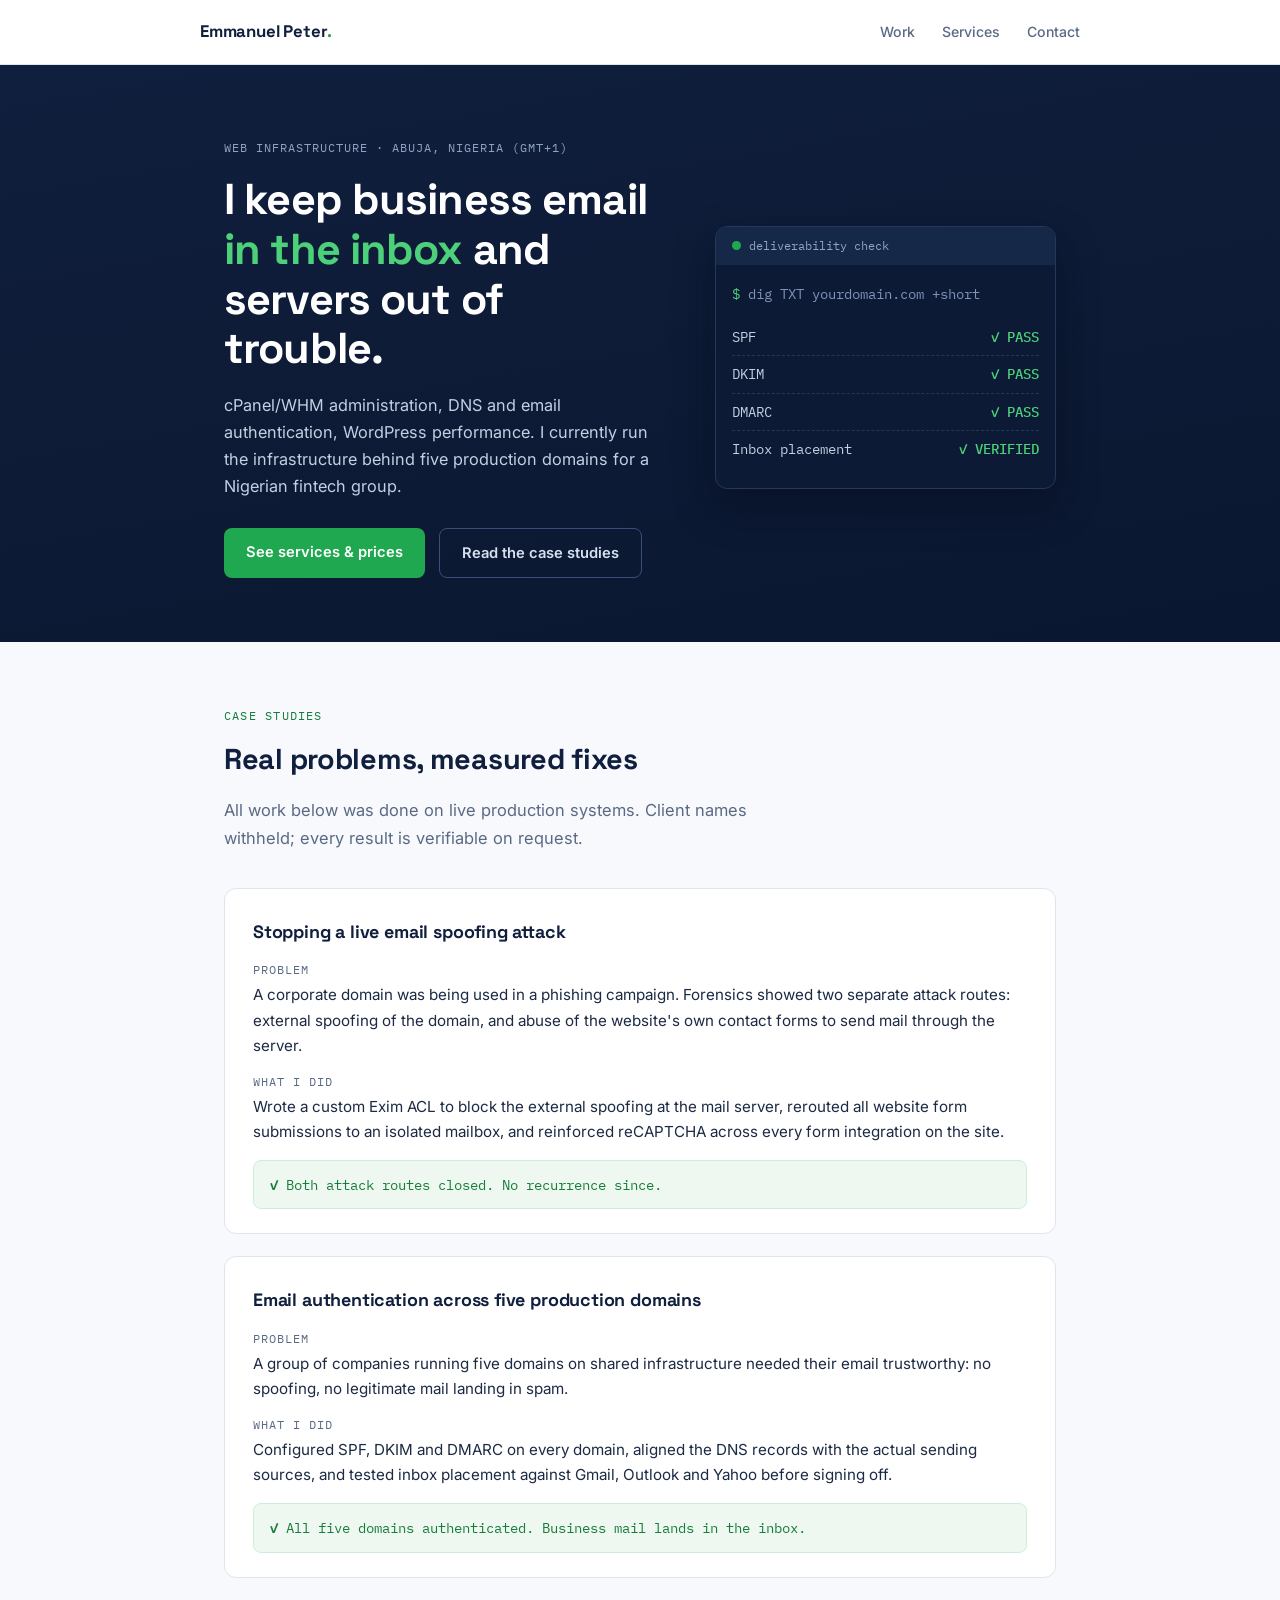
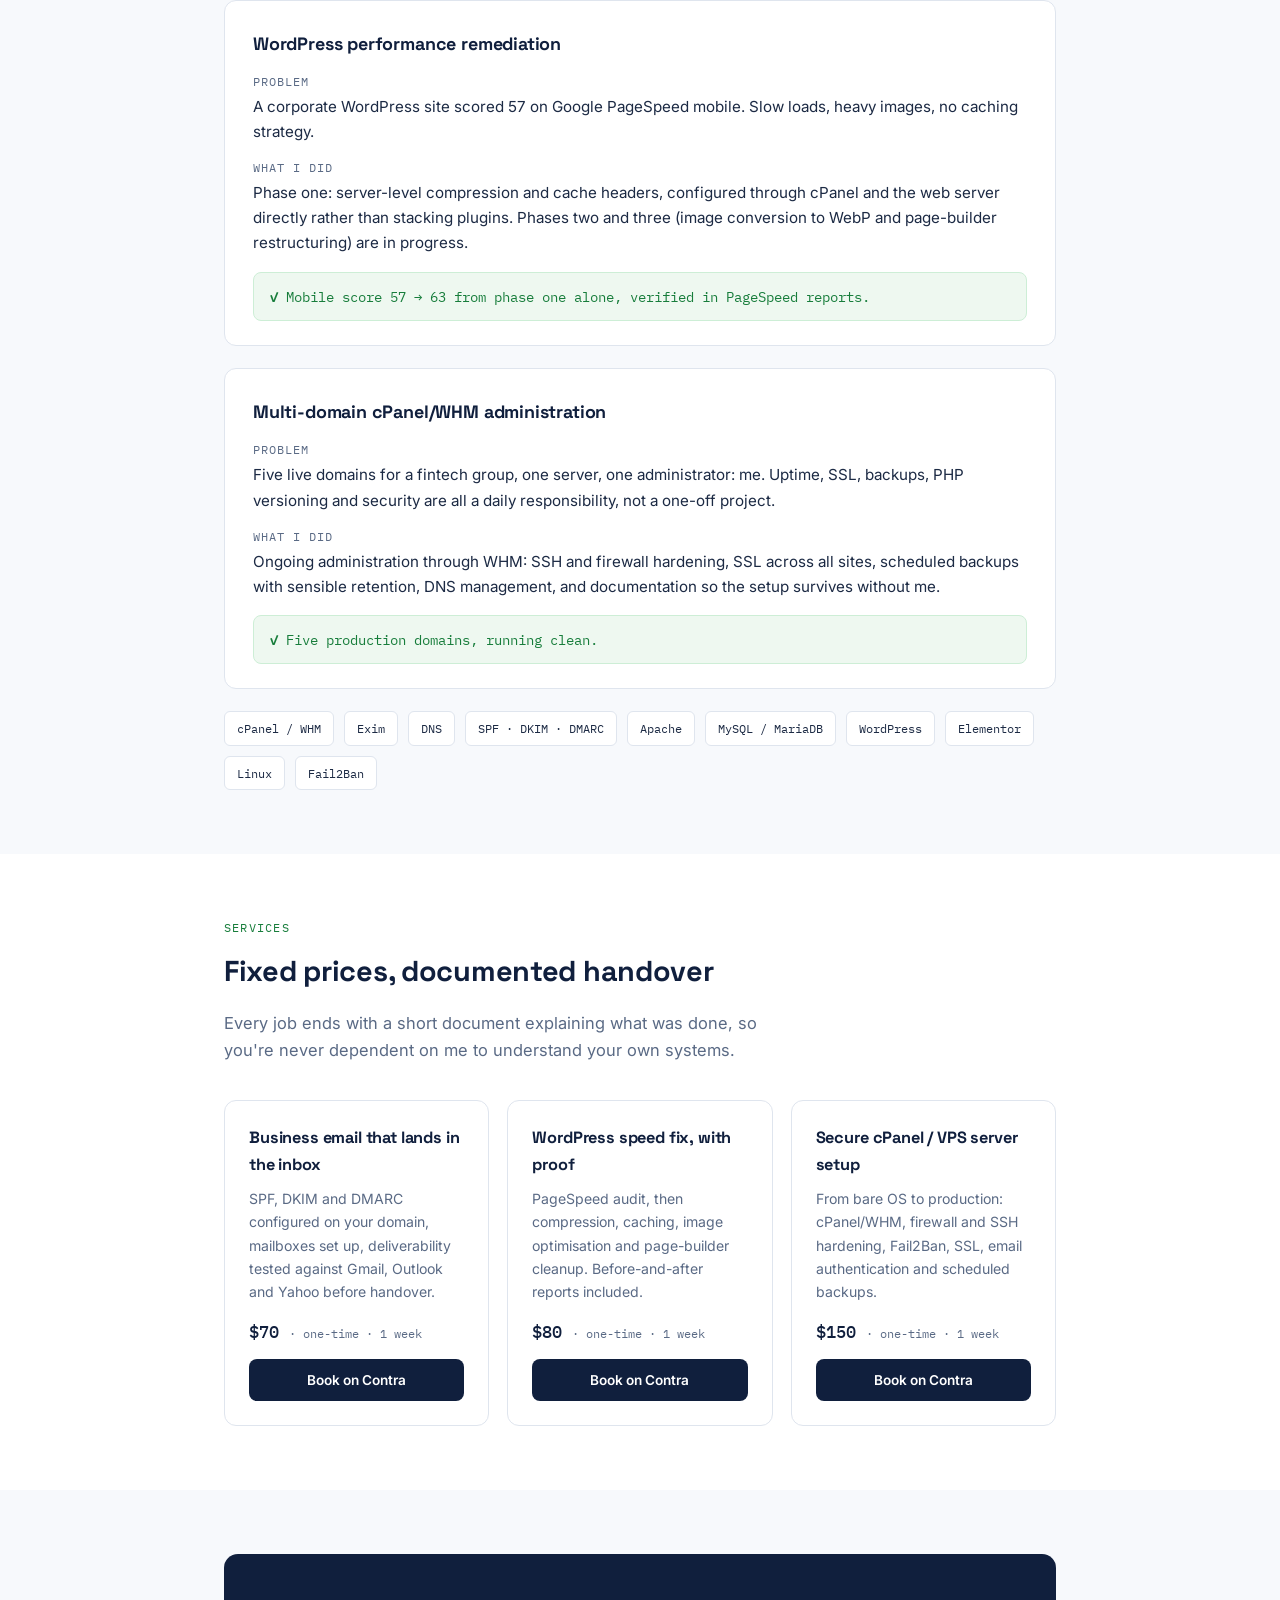
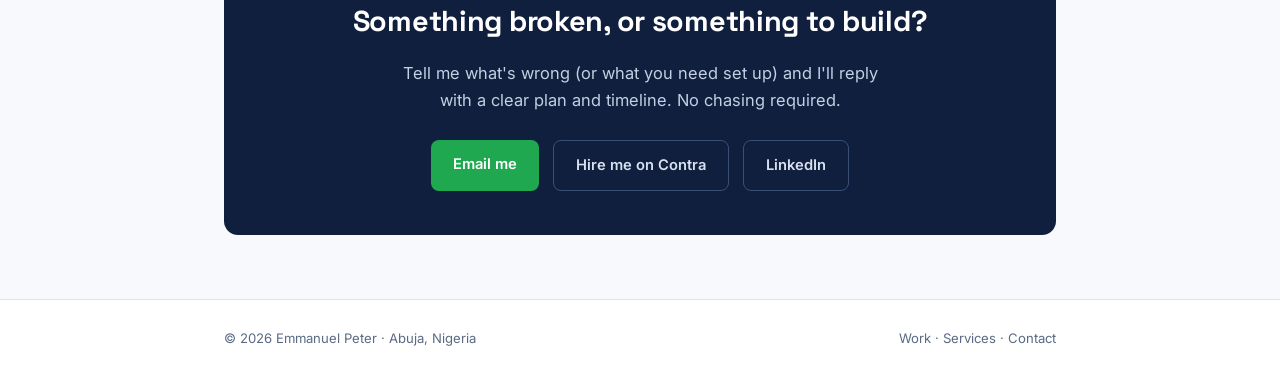
==== index.html @ 24313177 "Add files via upload" ====
<!DOCTYPE html>
<html lang="en">
<head>
<meta charset="UTF-8">
<meta name="viewport" content="width=device-width, initial-scale=1.0">
<title>Emmanuel Peter — Web Infrastructure &amp; Email Deliverability</title>
<meta name="description" content="Web infrastructure and email deliverability specialist. cPanel/WHM server administration, DNS, SPF/DKIM/DMARC, WordPress performance. Abuja, Nigeria.">
<link rel="preconnect" href="https://fonts.googleapis.com">
<link rel="preconnect" href="https://fonts.gstatic.com" crossorigin>
<link href="https://fonts.googleapis.com/css2?family=Space+Grotesk:wght@500;700&family=IBM+Plex+Mono:wght@400;500&family=Inter:wght@400;500;600&display=swap" rel="stylesheet">
<style>
  :root{
    --navy:#101f3d;
    --navy-deep:#0a1730;
    --ink:#1c2a44;
    --muted:#5a6a85;
    --line:#dfe5ee;
    --paper:#f7f9fc;
    --white:#ffffff;
    --green:#1fa84f;
    --green-dark:#177d3b;
    --amber:#e3a008;
  }
  *{margin:0;padding:0;box-sizing:border-box;}
  html{scroll-behavior:smooth;}
  @media (prefers-reduced-motion: reduce){
    html{scroll-behavior:auto;}
    *,*::before,*::after{animation:none!important;transition:none!important;}
  }
  body{
    font-family:'Inter',system-ui,-apple-system,sans-serif;
    color:var(--ink);
    background:var(--white);
    line-height:1.65;
    font-size:16.5px;
  }
  .wrap{max-width:880px;margin:0 auto;padding:0 24px;}
  a{color:var(--green-dark);text-decoration:none;}
  a:hover{text-decoration:underline;}
  a:focus-visible, button:focus-visible{outline:3px solid var(--green);outline-offset:2px;border-radius:2px;}

  /* ---------- header ---------- */
  header{
    border-bottom:1px solid var(--line);
    background:var(--white);
  }
  .head-inner{
    display:flex;justify-content:space-between;align-items:center;
    padding:18px 0;
  }
  .brand{
    font-family:'Space Grotesk',sans-serif;
    font-weight:700;font-size:1.05rem;color:var(--navy);
    letter-spacing:-0.01em;
  }
  .brand .dot{color:var(--green);}
  nav a{
    font-size:0.88rem;color:var(--muted);margin-left:22px;font-weight:500;
  }
  nav a:hover{color:var(--navy);text-decoration:none;}

  /* ---------- hero ---------- */
  .hero{
    background:linear-gradient(170deg,var(--navy) 0%,var(--navy-deep) 100%);
    color:var(--white);
    padding:72px 0 64px;
  }
  .hero-grid{
    display:grid;grid-template-columns:1.3fr 1fr;gap:48px;align-items:center;
  }
  .kicker{
    font-family:'IBM Plex Mono',monospace;
    font-size:0.78rem;letter-spacing:0.08em;text-transform:uppercase;
    color:#8fa3c4;margin-bottom:18px;
  }
  h1{
    font-family:'Space Grotesk',sans-serif;
    font-size:clamp(1.9rem,4.5vw,2.7rem);
    line-height:1.15;font-weight:700;letter-spacing:-0.02em;
    margin-bottom:18px;
  }
  h1 em{font-style:normal;color:#4cd07a;}
  .hero p{
    color:#c3cfe2;font-size:1.02rem;max-width:46ch;margin-bottom:28px;
  }
  .btn-row{display:flex;gap:14px;flex-wrap:wrap;}
  .btn{
    display:inline-block;padding:12px 22px;border-radius:8px;
    font-weight:600;font-size:0.92rem;
  }
  .btn-green{background:var(--green);color:var(--white);}
  .btn-green:hover{background:var(--green-dark);text-decoration:none;}
  .btn-ghost{border:1px solid #3a4f78;color:#d6e0f0;}
  .btn-ghost:hover{border-color:#6a83b3;text-decoration:none;color:var(--white);}

  /* signature: the auth check card */
  .check-card{
    background:#0c1a35;
    border:1px solid #26375c;
    border-radius:12px;
    font-family:'IBM Plex Mono',monospace;
    font-size:0.85rem;
    overflow:hidden;
    box-shadow:0 18px 40px rgba(4,10,25,.45);
  }
  .check-card .bar{
    background:#152848;padding:9px 16px;color:#8fa3c4;font-size:0.74rem;
    display:flex;align-items:center;gap:8px;
  }
  .check-card .bar::before{
    content:"";width:9px;height:9px;border-radius:50%;
    background:var(--green);display:inline-block;
  }
  .check-card .body{padding:18px 16px 20px;}
  .check-card .cmd{color:#7e93b8;margin-bottom:14px;word-break:break-all;}
  .check-card .cmd::before{content:"$ ";color:#4cd07a;}
  .check-row{
    display:flex;justify-content:space-between;align-items:center;
    padding:7px 0;border-bottom:1px dashed #24365c;color:#c3cfe2;
  }
  .check-row:last-child{border-bottom:none;}
  .pass{
    color:#4cd07a;font-weight:500;
  }
  .pass::before{content:"✓ ";}

  /* ---------- sections ---------- */
  section{padding:64px 0;}
  section.alt{background:var(--paper);}
  .sec-label{
    font-family:'IBM Plex Mono',monospace;
    font-size:0.76rem;letter-spacing:0.1em;text-transform:uppercase;
    color:var(--green-dark);margin-bottom:10px;
  }
  h2{
    font-family:'Space Grotesk',sans-serif;
    font-size:clamp(1.4rem,3vw,1.8rem);
    color:var(--navy);letter-spacing:-0.01em;margin-bottom:14px;
  }
  .sec-intro{color:var(--muted);max-width:58ch;margin-bottom:36px;}

  /* case studies */
  .case{
    border:1px solid var(--line);border-radius:12px;background:var(--white);
    padding:28px 28px 24px;margin-bottom:22px;
  }
  .case h3{
    font-family:'Space Grotesk',sans-serif;
    font-size:1.12rem;color:var(--navy);margin-bottom:14px;letter-spacing:-0.01em;
  }
  .par-label{
    font-family:'IBM Plex Mono',monospace;
    font-size:0.72rem;letter-spacing:0.09em;text-transform:uppercase;
    color:var(--muted);display:block;margin:14px 0 3px;
  }
  .case p{font-size:0.95rem;color:var(--ink);}
  .result{
    margin-top:16px;padding:12px 16px;border-radius:8px;
    background:#eef8f0;border:1px solid #cdeed6;
    font-family:'IBM Plex Mono',monospace;font-size:0.85rem;color:var(--green-dark);
  }
  .result::before{content:"✓ ";font-weight:600;}

  /* services */
  .svc-grid{display:grid;grid-template-columns:repeat(3,1fr);gap:18px;}
  .svc{
    border:1px solid var(--line);border-radius:12px;background:var(--white);
    padding:24px;display:flex;flex-direction:column;
  }
  .svc h3{
    font-family:'Space Grotesk',sans-serif;font-size:1.02rem;
    color:var(--navy);margin-bottom:8px;letter-spacing:-0.01em;
  }
  .svc p{font-size:0.88rem;color:var(--muted);flex-grow:1;}
  .svc .price{
    font-family:'IBM Plex Mono',monospace;
    color:var(--navy);font-size:1.05rem;font-weight:500;margin:16px 0 12px;
  }
  .svc .price span{font-size:0.75rem;color:var(--muted);font-weight:400;}
  .svc a.btn{
    text-align:center;background:var(--navy);color:var(--white);
    font-size:0.85rem;padding:10px 14px;
  }
  .svc a.btn:hover{background:var(--navy-deep);text-decoration:none;}

  /* stack strip */
  .stack{
    display:flex;flex-wrap:wrap;gap:10px;margin-top:8px;
  }
  .stack span{
    font-family:'IBM Plex Mono',monospace;font-size:0.78rem;
    border:1px solid var(--line);border-radius:6px;padding:6px 12px;
    color:var(--ink);background:var(--white);
  }

  /* contact */
  .contact-box{
    background:var(--navy);border-radius:14px;color:var(--white);
    padding:44px 40px;text-align:center;
  }
  .contact-box h2{color:var(--white);}
  .contact-box p{color:#c3cfe2;max-width:48ch;margin:0 auto 26px;}
  .contact-links{
    display:flex;gap:14px;justify-content:center;flex-wrap:wrap;
  }

  footer{
    padding:28px 0 36px;color:var(--muted);font-size:0.82rem;
    border-top:1px solid var(--line);
  }
  .foot-inner{display:flex;justify-content:space-between;flex-wrap:wrap;gap:8px;}
  footer a{color:var(--muted);}

  @media (max-width:760px){
    .hero-grid{grid-template-columns:1fr;gap:36px;}
    .svc-grid{grid-template-columns:1fr;}
    section{padding:48px 0;}
    .contact-box{padding:36px 22px;}
  }
</style>
</head>
<body>

<header>
  <div class="wrap head-inner">
    <div class="brand">Emmanuel Peter<span class="dot">.</span></div>
    <nav>
      <a href="#work">Work</a>
      <a href="#services">Services</a>
      <a href="#contact">Contact</a>
    </nav>
  </div>
</header>

<section class="hero">
  <div class="wrap hero-grid">
    <div>
      <div class="kicker">Web infrastructure · Abuja, Nigeria (GMT+1)</div>
      <h1>I keep business email <em>in the inbox</em> and servers out of trouble.</h1>
      <p>cPanel/WHM administration, DNS and email authentication, WordPress performance. I currently run the infrastructure behind five production domains for a Nigerian fintech group.</p>
      <div class="btn-row">
        <a class="btn btn-green" href="#services">See services &amp; prices</a>
        <a class="btn btn-ghost" href="#work">Read the case studies</a>
      </div>
    </div>
    <div class="check-card" aria-label="Example email authentication check, all passing">
      <div class="bar">deliverability check</div>
      <div class="body">
        <div class="cmd">dig TXT yourdomain.com +short</div>
        <div class="check-row"><span>SPF</span><span class="pass">PASS</span></div>
        <div class="check-row"><span>DKIM</span><span class="pass">PASS</span></div>
        <div class="check-row"><span>DMARC</span><span class="pass">PASS</span></div>
        <div class="check-row"><span>Inbox placement</span><span class="pass">VERIFIED</span></div>
      </div>
    </div>
  </div>
</section>

<section id="work" class="alt">
  <div class="wrap">
    <div class="sec-label">Case studies</div>
    <h2>Real problems, measured fixes</h2>
    <p class="sec-intro">All work below was done on live production systems. Client names withheld; every result is verifiable on request.</p>

    <div class="case">
      <h3>Stopping a live email spoofing attack</h3>
      <span class="par-label">Problem</span>
      <p>A corporate domain was being used in a phishing campaign. Forensics showed two separate attack routes: external spoofing of the domain, and abuse of the website's own contact forms to send mail through the server.</p>
      <span class="par-label">What I did</span>
      <p>Wrote a custom Exim ACL to block the external spoofing at the mail server, rerouted all website form submissions to an isolated mailbox, and reinforced reCAPTCHA across every form integration on the site.</p>
      <div class="result">Both attack routes closed. No recurrence since.</div>
    </div>

    <div class="case">
      <h3>Email authentication across five production domains</h3>
      <span class="par-label">Problem</span>
      <p>A group of companies running five domains on shared infrastructure needed their email trustworthy: no spoofing, no legitimate mail landing in spam.</p>
      <span class="par-label">What I did</span>
      <p>Configured SPF, DKIM and DMARC on every domain, aligned the DNS records with the actual sending sources, and tested inbox placement against Gmail, Outlook and Yahoo before signing off.</p>
      <div class="result">All five domains authenticated. Business mail lands in the inbox.</div>
    </div>

    <div class="case">
      <h3>WordPress performance remediation</h3>
      <span class="par-label">Problem</span>
      <p>A corporate WordPress site scored 57 on Google PageSpeed mobile. Slow loads, heavy images, no caching strategy.</p>
      <span class="par-label">What I did</span>
      <p>Phase one: server-level compression and cache headers, configured through cPanel and the web server directly rather than stacking plugins. Phases two and three (image conversion to WebP and page-builder restructuring) are in progress.</p>
      <div class="result">Mobile score 57 → 63 from phase one alone, verified in PageSpeed reports.</div>
    </div>

    <div class="case">
      <h3>Multi-domain cPanel/WHM administration</h3>
      <span class="par-label">Problem</span>
      <p>Five live domains for a fintech group, one server, one administrator: me. Uptime, SSL, backups, PHP versioning and security are all a daily responsibility, not a one-off project.</p>
      <span class="par-label">What I did</span>
      <p>Ongoing administration through WHM: SSH and firewall hardening, SSL across all sites, scheduled backups with sensible retention, DNS management, and documentation so the setup survives without me.</p>
      <div class="result">Five production domains, running clean.</div>
    </div>

    <div class="stack" aria-label="Tools and technologies">
      <span>cPanel / WHM</span><span>Exim</span><span>DNS</span><span>SPF · DKIM · DMARC</span><span>Apache</span><span>MySQL / MariaDB</span><span>WordPress</span><span>Elementor</span><span>Linux</span><span>Fail2Ban</span>
    </div>
  </div>
</section>

<section id="services">
  <div class="wrap">
    <div class="sec-label">Services</div>
    <h2>Fixed prices, documented handover</h2>
    <p class="sec-intro">Every job ends with a short document explaining what was done, so you're never dependent on me to understand your own systems.</p>

    <div class="svc-grid">
      <div class="svc">
        <h3>Business email that lands in the inbox</h3>
        <p>SPF, DKIM and DMARC configured on your domain, mailboxes set up, deliverability tested against Gmail, Outlook and Yahoo before handover.</p>
        <div class="price">$70 <span>· one-time · 1 week</span></div>
        <a class="btn" href="https://contra.com/emmanuel_peter_vt2arbz8">Book on Contra</a>
      </div>
      <div class="svc">
        <h3>WordPress speed fix, with proof</h3>
        <p>PageSpeed audit, then compression, caching, image optimisation and page-builder cleanup. Before-and-after reports included.</p>
        <div class="price">$80 <span>· one-time · 1 week</span></div>
        <a class="btn" href="https://contra.com/emmanuel_peter_vt2arbz8">Book on Contra</a>
      </div>
      <div class="svc">
        <h3>Secure cPanel / VPS server setup</h3>
        <p>From bare OS to production: cPanel/WHM, firewall and SSH hardening, Fail2Ban, SSL, email authentication and scheduled backups.</p>
        <div class="price">$150 <span>· one-time · 1 week</span></div>
        <a class="btn" href="https://contra.com/emmanuel_peter_vt2arbz8">Book on Contra</a>
      </div>
    </div>
  </div>
</section>

<section class="alt" id="contact">
  <div class="wrap">
    <div class="contact-box">
      <h2>Something broken, or something to build?</h2>
      <p>Tell me what's wrong (or what you need set up) and I'll reply with a clear plan and timeline. No chasing required.</p>
      <div class="contact-links">
        <a class="btn btn-green" href="mailto:manuelpeter1998@gmail.com">Email me</a>
        <a class="btn btn-ghost" href="https://contra.com/emmanuel_peter_vt2arbz8">Hire me on Contra</a>
        <a class="btn btn-ghost" href="https://www.linkedin.com/in/emmanuel-peter-8b58a4237">LinkedIn</a>
      </div>
    </div>
  </div>
</section>

<footer>
  <div class="wrap foot-inner">
    <div>© <span id="yr">2026</span> Emmanuel Peter · Abuja, Nigeria</div>
    <div><a href="#work">Work</a> · <a href="#services">Services</a> · <a href="#contact">Contact</a></div>
  </div>
</footer>

<script>document.getElementById('yr').textContent = new Date().getFullYear();</script>

</body>
</html>
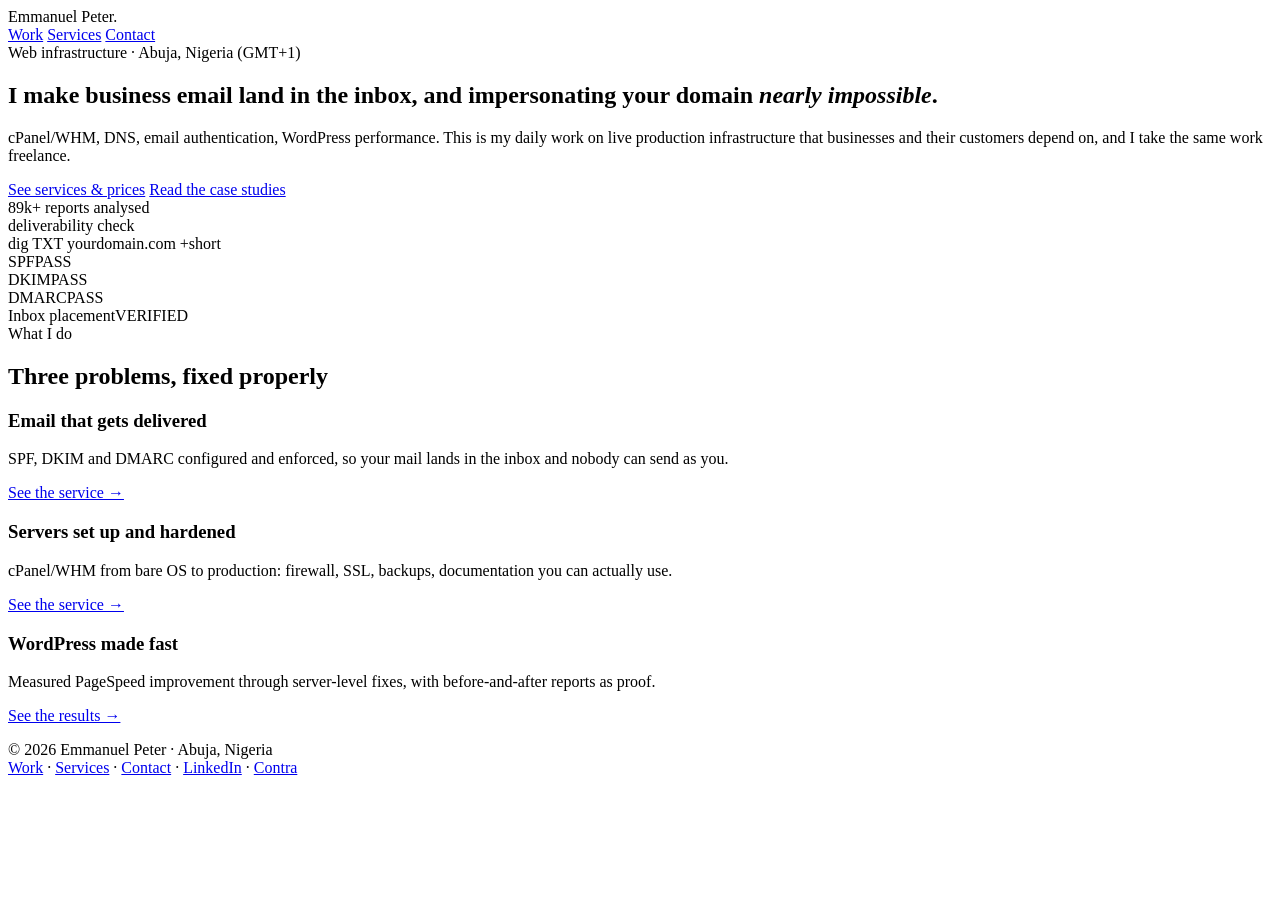
==== commit 87cc1174: "Add files via upload" ====
--- a/index.html
+++ b/index.html
@@ -3,345 +3,74 @@
 <head>
 <meta charset="UTF-8">
 <meta name="viewport" content="width=device-width, initial-scale=1.0">
-<title>Emmanuel Peter — Web Infrastructure &amp; Email Deliverability</title>
-<meta name="description" content="Web infrastructure and email deliverability specialist. cPanel/WHM server administration, DNS, SPF/DKIM/DMARC, WordPress performance. Abuja, Nigeria.">
+<title>Emmanuel Peter — Web Infrastructure & Email Deliverability</title>
+<meta name="description" content="Web infrastructure and email deliverability specialist. cPanel/WHM, DNS, SPF/DKIM/DMARC, WordPress performance. Abuja, Nigeria.">
 <link rel="preconnect" href="https://fonts.googleapis.com">
 <link rel="preconnect" href="https://fonts.gstatic.com" crossorigin>
 <link href="https://fonts.googleapis.com/css2?family=Space+Grotesk:wght@500;700&family=IBM+Plex+Mono:wght@400;500&family=Inter:wght@400;500;600&display=swap" rel="stylesheet">
-<style>
-  :root{
-    --navy:#101f3d;
-    --navy-deep:#0a1730;
-    --ink:#1c2a44;
-    --muted:#5a6a85;
-    --line:#dfe5ee;
-    --paper:#f7f9fc;
-    --white:#ffffff;
-    --green:#1fa84f;
-    --green-dark:#177d3b;
-    --amber:#e3a008;
-  }
-  *{margin:0;padding:0;box-sizing:border-box;}
-  html{scroll-behavior:smooth;}
-  @media (prefers-reduced-motion: reduce){
-    html{scroll-behavior:auto;}
-    *,*::before,*::after{animation:none!important;transition:none!important;}
-  }
-  body{
-    font-family:'Inter',system-ui,-apple-system,sans-serif;
-    color:var(--ink);
-    background:var(--white);
-    line-height:1.65;
-    font-size:16.5px;
-  }
-  .wrap{max-width:880px;margin:0 auto;padding:0 24px;}
-  a{color:var(--green-dark);text-decoration:none;}
-  a:hover{text-decoration:underline;}
-  a:focus-visible, button:focus-visible{outline:3px solid var(--green);outline-offset:2px;border-radius:2px;}
-
-  /* ---------- header ---------- */
-  header{
-    border-bottom:1px solid var(--line);
-    background:var(--white);
-  }
-  .head-inner{
-    display:flex;justify-content:space-between;align-items:center;
-    padding:18px 0;
-  }
-  .brand{
-    font-family:'Space Grotesk',sans-serif;
-    font-weight:700;font-size:1.05rem;color:var(--navy);
-    letter-spacing:-0.01em;
-  }
-  .brand .dot{color:var(--green);}
-  nav a{
-    font-size:0.88rem;color:var(--muted);margin-left:22px;font-weight:500;
-  }
-  nav a:hover{color:var(--navy);text-decoration:none;}
-
-  /* ---------- hero ---------- */
-  .hero{
-    background:linear-gradient(170deg,var(--navy) 0%,var(--navy-deep) 100%);
-    color:var(--white);
-    padding:72px 0 64px;
-  }
-  .hero-grid{
-    display:grid;grid-template-columns:1.3fr 1fr;gap:48px;align-items:center;
-  }
-  .kicker{
-    font-family:'IBM Plex Mono',monospace;
-    font-size:0.78rem;letter-spacing:0.08em;text-transform:uppercase;
-    color:#8fa3c4;margin-bottom:18px;
-  }
-  h1{
-    font-family:'Space Grotesk',sans-serif;
-    font-size:clamp(1.9rem,4.5vw,2.7rem);
-    line-height:1.15;font-weight:700;letter-spacing:-0.02em;
-    margin-bottom:18px;
-  }
-  h1 em{font-style:normal;color:#4cd07a;}
-  .hero p{
-    color:#c3cfe2;font-size:1.02rem;max-width:46ch;margin-bottom:28px;
-  }
-  .btn-row{display:flex;gap:14px;flex-wrap:wrap;}
-  .btn{
-    display:inline-block;padding:12px 22px;border-radius:8px;
-    font-weight:600;font-size:0.92rem;
-  }
-  .btn-green{background:var(--green);color:var(--white);}
-  .btn-green:hover{background:var(--green-dark);text-decoration:none;}
-  .btn-ghost{border:1px solid #3a4f78;color:#d6e0f0;}
-  .btn-ghost:hover{border-color:#6a83b3;text-decoration:none;color:var(--white);}
-
-  /* signature: the auth check card */
-  .check-card{
-    background:#0c1a35;
-    border:1px solid #26375c;
-    border-radius:12px;
-    font-family:'IBM Plex Mono',monospace;
-    font-size:0.85rem;
-    overflow:hidden;
-    box-shadow:0 18px 40px rgba(4,10,25,.45);
-  }
-  .check-card .bar{
-    background:#152848;padding:9px 16px;color:#8fa3c4;font-size:0.74rem;
-    display:flex;align-items:center;gap:8px;
-  }
-  .check-card .bar::before{
-    content:"";width:9px;height:9px;border-radius:50%;
-    background:var(--green);display:inline-block;
-  }
-  .check-card .body{padding:18px 16px 20px;}
-  .check-card .cmd{color:#7e93b8;margin-bottom:14px;word-break:break-all;}
-  .check-card .cmd::before{content:"$ ";color:#4cd07a;}
-  .check-row{
-    display:flex;justify-content:space-between;align-items:center;
-    padding:7px 0;border-bottom:1px dashed #24365c;color:#c3cfe2;
-  }
-  .check-row:last-child{border-bottom:none;}
-  .pass{
-    color:#4cd07a;font-weight:500;
-  }
-  .pass::before{content:"✓ ";}
-
-  /* ---------- sections ---------- */
-  section{padding:64px 0;}
-  section.alt{background:var(--paper);}
-  .sec-label{
-    font-family:'IBM Plex Mono',monospace;
-    font-size:0.76rem;letter-spacing:0.1em;text-transform:uppercase;
-    color:var(--green-dark);margin-bottom:10px;
-  }
-  h2{
-    font-family:'Space Grotesk',sans-serif;
-    font-size:clamp(1.4rem,3vw,1.8rem);
-    color:var(--navy);letter-spacing:-0.01em;margin-bottom:14px;
-  }
-  .sec-intro{color:var(--muted);max-width:58ch;margin-bottom:36px;}
-
-  /* case studies */
-  .case{
-    border:1px solid var(--line);border-radius:12px;background:var(--white);
-    padding:28px 28px 24px;margin-bottom:22px;
-  }
-  .case h3{
-    font-family:'Space Grotesk',sans-serif;
-    font-size:1.12rem;color:var(--navy);margin-bottom:14px;letter-spacing:-0.01em;
-  }
-  .par-label{
-    font-family:'IBM Plex Mono',monospace;
-    font-size:0.72rem;letter-spacing:0.09em;text-transform:uppercase;
-    color:var(--muted);display:block;margin:14px 0 3px;
-  }
-  .case p{font-size:0.95rem;color:var(--ink);}
-  .result{
-    margin-top:16px;padding:12px 16px;border-radius:8px;
-    background:#eef8f0;border:1px solid #cdeed6;
-    font-family:'IBM Plex Mono',monospace;font-size:0.85rem;color:var(--green-dark);
-  }
-  .result::before{content:"✓ ";font-weight:600;}
-
-  /* services */
-  .svc-grid{display:grid;grid-template-columns:repeat(3,1fr);gap:18px;}
-  .svc{
-    border:1px solid var(--line);border-radius:12px;background:var(--white);
-    padding:24px;display:flex;flex-direction:column;
-  }
-  .svc h3{
-    font-family:'Space Grotesk',sans-serif;font-size:1.02rem;
-    color:var(--navy);margin-bottom:8px;letter-spacing:-0.01em;
-  }
-  .svc p{font-size:0.88rem;color:var(--muted);flex-grow:1;}
-  .svc .price{
-    font-family:'IBM Plex Mono',monospace;
-    color:var(--navy);font-size:1.05rem;font-weight:500;margin:16px 0 12px;
-  }
-  .svc .price span{font-size:0.75rem;color:var(--muted);font-weight:400;}
-  .svc a.btn{
-    text-align:center;background:var(--navy);color:var(--white);
-    font-size:0.85rem;padding:10px 14px;
-  }
-  .svc a.btn:hover{background:var(--navy-deep);text-decoration:none;}
-
-  /* stack strip */
-  .stack{
-    display:flex;flex-wrap:wrap;gap:10px;margin-top:8px;
-  }
-  .stack span{
-    font-family:'IBM Plex Mono',monospace;font-size:0.78rem;
-    border:1px solid var(--line);border-radius:6px;padding:6px 12px;
-    color:var(--ink);background:var(--white);
-  }
-
-  /* contact */
-  .contact-box{
-    background:var(--navy);border-radius:14px;color:var(--white);
-    padding:44px 40px;text-align:center;
-  }
-  .contact-box h2{color:var(--white);}
-  .contact-box p{color:#c3cfe2;max-width:48ch;margin:0 auto 26px;}
-  .contact-links{
-    display:flex;gap:14px;justify-content:center;flex-wrap:wrap;
-  }
-
-  footer{
-    padding:28px 0 36px;color:var(--muted);font-size:0.82rem;
-    border-top:1px solid var(--line);
-  }
-  .foot-inner{display:flex;justify-content:space-between;flex-wrap:wrap;gap:8px;}
-  footer a{color:var(--muted);}
-
-  @media (max-width:760px){
-    .hero-grid{grid-template-columns:1fr;gap:36px;}
-    .svc-grid{grid-template-columns:1fr;}
-    section{padding:48px 0;}
-    .contact-box{padding:36px 22px;}
-  }
-</style>
+<link rel="stylesheet" href="css/style.css">
 </head>
 <body>
 
-<header>
+<header class="">
   <div class="wrap head-inner">
-    <div class="brand">Emmanuel Peter<span class="dot">.</span></div>
+    <div class="brand"><a href="index.html" style="color:inherit;text-decoration:none;">Emmanuel Peter<span class="dot">.</span></a></div>
     <nav>
-      <a href="#work">Work</a>
-      <a href="#services">Services</a>
-      <a href="#contact">Contact</a>
+      <a href="work.html" class="">Work</a>
+      <a href="services.html" class="">Services</a>
+      <a href="contact.html" class="">Contact</a>
     </nav>
   </div>
 </header>
-
 <section class="hero">
+  <div class="hero-glow" aria-hidden="true"></div>
   <div class="wrap hero-grid">
     <div>
       <div class="kicker">Web infrastructure · Abuja, Nigeria (GMT+1)</div>
-      <h1>I keep business email <em>in the inbox</em> and servers out of trouble.</h1>
-      <p>cPanel/WHM administration, DNS and email authentication, WordPress performance. I currently run the infrastructure behind five production domains for a Nigerian fintech group.</p>
+      <h1>I make business email land in the inbox, and impersonating your domain <em>nearly impossible</em>.</h1>
+      <p>cPanel/WHM, DNS, email authentication, WordPress performance. This is my daily work on live production infrastructure that businesses and their customers depend on, and I take the same work freelance.</p>
       <div class="btn-row">
-        <a class="btn btn-green" href="#services">See services &amp; prices</a>
-        <a class="btn btn-ghost" href="#work">Read the case studies</a>
+        <a class="btn btn-green" href="services.html">See services &amp; prices</a>
+        <a class="btn btn-ghost" href="work.html">Read the case studies</a>
       </div>
     </div>
-    <div class="check-card" aria-label="Example email authentication check, all passing">
-      <div class="bar">deliverability check</div>
-      <div class="body">
-        <div class="cmd">dig TXT yourdomain.com +short</div>
-        <div class="check-row"><span>SPF</span><span class="pass">PASS</span></div>
-        <div class="check-row"><span>DKIM</span><span class="pass">PASS</span></div>
-        <div class="check-row"><span>DMARC</span><span class="pass">PASS</span></div>
-        <div class="check-row"><span>Inbox placement</span><span class="pass">VERIFIED</span></div>
+    <div class="hero-visual">
+      <div class="chip chip-metric">
+        <span class="big">89k+</span>
+        <span class="small">reports analysed</span>
+      </div>
+      <div class="check-card" aria-label="Example email authentication check, all passing">
+        <div class="bar">deliverability check</div>
+        <div class="body">
+          <div class="cmd">dig TXT yourdomain.com +short</div>
+          <div class="check-row"><span>SPF</span><span class="pass">PASS</span></div>
+          <div class="check-row"><span>DKIM</span><span class="pass">PASS</span></div>
+          <div class="check-row"><span>DMARC</span><span class="pass">PASS</span></div>
+          <div class="check-row"><span>Inbox placement</span><span class="pass">VERIFIED</span></div>
+        </div>
       </div>
     </div>
   </div>
 </section>
-
-<section id="work" class="alt">
+<section>
   <div class="wrap">
-    <div class="sec-label">Case studies</div>
-    <h2>Real problems, measured fixes</h2>
-    <p class="sec-intro">All work below was done on live production systems. Client names withheld; every result is verifiable on request.</p>
-
-    <div class="case">
-      <h3>Stopping a live email spoofing attack</h3>
-      <span class="par-label">Problem</span>
-      <p>A corporate domain was being used in a phishing campaign. Forensics showed two separate attack routes: external spoofing of the domain, and abuse of the website's own contact forms to send mail through the server.</p>
-      <span class="par-label">What I did</span>
-      <p>Wrote a custom Exim ACL to block the external spoofing at the mail server, rerouted all website form submissions to an isolated mailbox, and reinforced reCAPTCHA across every form integration on the site.</p>
-      <div class="result">Both attack routes closed. No recurrence since.</div>
-    </div>
-
-    <div class="case">
-      <h3>Email authentication across five production domains</h3>
-      <span class="par-label">Problem</span>
-      <p>A group of companies running five domains on shared infrastructure needed their email trustworthy: no spoofing, no legitimate mail landing in spam.</p>
-      <span class="par-label">What I did</span>
-      <p>Configured SPF, DKIM and DMARC on every domain, aligned the DNS records with the actual sending sources, and tested inbox placement against Gmail, Outlook and Yahoo before signing off.</p>
-      <div class="result">All five domains authenticated. Business mail lands in the inbox.</div>
-    </div>
-
-    <div class="case">
-      <h3>WordPress performance remediation</h3>
-      <span class="par-label">Problem</span>
-      <p>A corporate WordPress site scored 57 on Google PageSpeed mobile. Slow loads, heavy images, no caching strategy.</p>
-      <span class="par-label">What I did</span>
-      <p>Phase one: server-level compression and cache headers, configured through cPanel and the web server directly rather than stacking plugins. Phases two and three (image conversion to WebP and page-builder restructuring) are in progress.</p>
-      <div class="result">Mobile score 57 → 63 from phase one alone, verified in PageSpeed reports.</div>
-    </div>
-
-    <div class="case">
-      <h3>Multi-domain cPanel/WHM administration</h3>
-      <span class="par-label">Problem</span>
-      <p>Five live domains for a fintech group, one server, one administrator: me. Uptime, SSL, backups, PHP versioning and security are all a daily responsibility, not a one-off project.</p>
-      <span class="par-label">What I did</span>
-      <p>Ongoing administration through WHM: SSH and firewall hardening, SSL across all sites, scheduled backups with sensible retention, DNS management, and documentation so the setup survives without me.</p>
-      <div class="result">Five production domains, running clean.</div>
-    </div>
-
-    <div class="stack" aria-label="Tools and technologies">
-      <span>cPanel / WHM</span><span>Exim</span><span>DNS</span><span>SPF · DKIM · DMARC</span><span>Apache</span><span>MySQL / MariaDB</span><span>WordPress</span><span>Elementor</span><span>Linux</span><span>Fail2Ban</span>
-    </div>
-  </div>
-</section>
-
-<section id="services">
-  <div class="wrap">
-    <div class="sec-label">Services</div>
-    <h2>Fixed prices, documented handover</h2>
-    <p class="sec-intro">Every job ends with a short document explaining what was done, so you're never dependent on me to understand your own systems.</p>
-
-    <div class="svc-grid">
-      <div class="svc">
-        <h3>Business email that lands in the inbox</h3>
-        <p>SPF, DKIM and DMARC configured on your domain, mailboxes set up, deliverability tested against Gmail, Outlook and Yahoo before handover.</p>
-        <div class="price">$70 <span>· one-time · 1 week</span></div>
-        <a class="btn" href="https://contra.com/emmanuel_peter_vt2arbz8">Book on Contra</a>
+    <div class="sec-label">What I do</div>
+    <h2>Three problems, fixed properly</h2>
+    <div class="high-grid">
+      <div class="high">
+        <h3>Email that gets delivered</h3>
+        <p>SPF, DKIM and DMARC configured and enforced, so your mail lands in the inbox and nobody can send as you.</p>
+        <p><a href="services.html">See the service →</a></p>
       </div>
-      <div class="svc">
-        <h3>WordPress speed fix, with proof</h3>
-        <p>PageSpeed audit, then compression, caching, image optimisation and page-builder cleanup. Before-and-after reports included.</p>
-        <div class="price">$80 <span>· one-time · 1 week</span></div>
-        <a class="btn" href="https://contra.com/emmanuel_peter_vt2arbz8">Book on Contra</a>
+      <div class="high">
+        <h3>Servers set up and hardened</h3>
+        <p>cPanel/WHM from bare OS to production: firewall, SSL, backups, documentation you can actually use.</p>
+        <p><a href="services.html">See the service →</a></p>
       </div>
-      <div class="svc">
-        <h3>Secure cPanel / VPS server setup</h3>
-        <p>From bare OS to production: cPanel/WHM, firewall and SSH hardening, Fail2Ban, SSL, email authentication and scheduled backups.</p>
-        <div class="price">$150 <span>· one-time · 1 week</span></div>
-        <a class="btn" href="https://contra.com/emmanuel_peter_vt2arbz8">Book on Contra</a>
-      </div>
-    </div>
-  </div>
-</section>
-
-<section class="alt" id="contact">
-  <div class="wrap">
-    <div class="contact-box">
-      <h2>Something broken, or something to build?</h2>
-      <p>Tell me what's wrong (or what you need set up) and I'll reply with a clear plan and timeline. No chasing required.</p>
-      <div class="contact-links">
-        <a class="btn btn-green" href="mailto:manuelpeter1998@gmail.com">Email me</a>
-        <a class="btn btn-ghost" href="https://contra.com/emmanuel_peter_vt2arbz8">Hire me on Contra</a>
-        <a class="btn btn-ghost" href="https://www.linkedin.com/in/emmanuel-peter-8b58a4237">LinkedIn</a>
+      <div class="high">
+        <h3>WordPress made fast</h3>
+        <p>Measured PageSpeed improvement through server-level fixes, with before-and-after reports as proof.</p>
+        <p><a href="work.html">See the results →</a></p>
       </div>
     </div>
   </div>
@@ -350,11 +79,11 @@
 <footer>
   <div class="wrap foot-inner">
     <div>© <span id="yr">2026</span> Emmanuel Peter · Abuja, Nigeria</div>
-    <div><a href="#work">Work</a> · <a href="#services">Services</a> · <a href="#contact">Contact</a></div>
+    <div><a href="work.html">Work</a> · <a href="services.html">Services</a> · <a href="contact.html">Contact</a> · <a href="https://www.linkedin.com/in/emmanuel-peter-8b58a4237" target="_blank" rel="noopener">LinkedIn</a> · <a href="https://contra.com/emmanuel_peter_vt2arbz8" target="_blank" rel="noopener">Contra</a></div>
   </div>
 </footer>
 
-<script>document.getElementById('yr').textContent = new Date().getFullYear();</script>
+<script src="js/main.js"></script>
 
 </body>
-</html>
+</html>
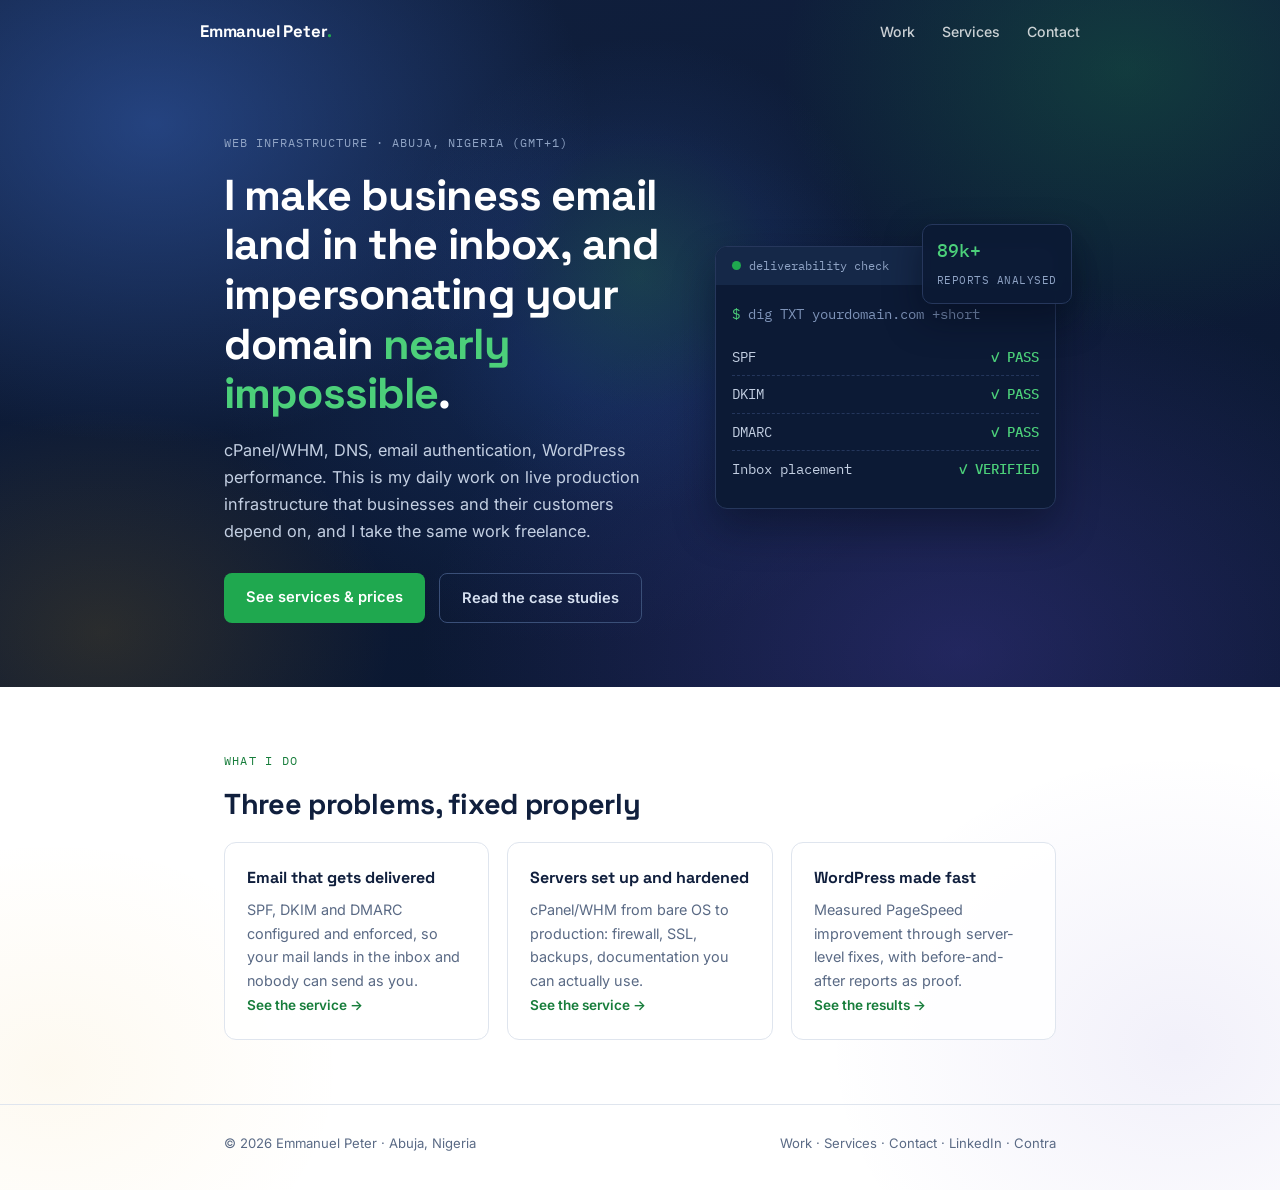
==== commit 7e31eefd: "Update index.html" ====
--- a/index.html
+++ b/index.html
@@ -86,4 +86,4 @@
 <script src="js/main.js"></script>
 
 </body>
-</html>+</html>
--- a/css/style.css
+++ b/css/style.css
@@ -0,0 +1,378 @@
+
+  :root{
+    --navy:#101f3d;
+    --navy-deep:#0a1730;
+    --ink:#1c2a44;
+    --muted:#5a6a85;
+    --line:#dfe5ee;
+    --paper:#f7f9fc;
+    --white:#ffffff;
+    --green:#1fa84f;
+    --green-dark:#177d3b;
+    --amber:#e3a008;
+    --page-bg:#ffffff;
+    --alt-bg:rgba(247,249,252,.72);
+    --card-bg:rgba(255,255,255,.88);
+    --header-bg:rgba(255,255,255,.94);
+    --heading:#101f3d;
+    --result-bg:#eef8f0;
+    --result-border:#cdeed6;
+    --result-fg:#177d3b;
+  }
+  *{margin:0;padding:0;box-sizing:border-box;}
+  html{scroll-behavior:smooth;}
+  @media (prefers-reduced-motion: reduce){
+    html{scroll-behavior:auto;}
+    *,*::before,*::after{animation:none!important;transition:none!important;}
+  }
+  body{
+    font-family:'Inter',system-ui,-apple-system,sans-serif;
+    color:var(--ink);
+    background:var(--white);
+    line-height:1.65;
+    font-size:16.5px;
+  }
+  .wrap{max-width:880px;margin:0 auto;padding:0 24px;}
+  a{color:var(--green-dark);text-decoration:none;}
+  a:hover{text-decoration:underline;}
+  a:focus-visible, button:focus-visible{outline:3px solid var(--green);outline-offset:2px;border-radius:2px;}
+
+  /* ---------- header ---------- */
+  header{
+    position:fixed;top:0;left:0;right:0;z-index:100;
+    background:transparent;
+    border-bottom:1px solid transparent;
+    transition:background .3s ease, box-shadow .3s ease, border-color .3s ease;
+  }
+  .brand{
+    font-family:'Space Grotesk',sans-serif;
+    font-weight:700;font-size:1.05rem;color:var(--white);
+    letter-spacing:-0.01em;
+    transition:color .3s ease;
+  }
+  .brand .dot{color:var(--green);}
+  nav a{
+    font-size:0.88rem;color:rgba(255,255,255,.78);margin-left:22px;font-weight:500;
+    transition:color .3s ease;
+  }
+  nav a:hover{color:var(--white);text-decoration:none;}
+
+  header.scrolled{
+    background:var(--header-bg);
+    backdrop-filter:blur(8px);
+    border-bottom:1px solid var(--line);
+    box-shadow:0 1px 12px rgba(16,31,61,.06);
+  }
+  header.scrolled .brand{color:var(--heading);}
+  header.scrolled nav a{color:var(--muted);}
+  header.scrolled nav a:hover{color:var(--heading);}
+  .head-inner{
+    display:flex;justify-content:space-between;align-items:center;
+    padding:18px 0;
+  }
+
+  /* ---------- hero ---------- */
+  .hero{
+    position:relative;overflow:hidden;
+    background:
+      radial-gradient(55% 75% at 12% 18%, rgba(58,104,196,.50), transparent 62%),
+      radial-gradient(45% 65% at 88% 10%, rgba(31,168,79,.22), transparent 60%),
+      radial-gradient(65% 85% at 75% 95%, rgba(84,70,190,.32), transparent 65%),
+      radial-gradient(35% 50% at 8% 92%, rgba(227,160,8,.14), transparent 65%),
+      radial-gradient(40% 55% at 45% 55%, rgba(24,52,110,.45), transparent 70%),
+      linear-gradient(170deg,var(--navy) 0%,var(--navy-deep) 100%);
+    color:var(--white);
+    padding:132px 0 64px;
+  }
+  .hero-glow{
+    position:absolute;inset:0;
+    pointer-events:none;
+    background:
+      radial-gradient(340px circle at var(--gx,50%) var(--gy,40%),
+        rgba(76,208,122,.16), rgba(58,104,196,.10) 40%, transparent 70%);
+    z-index:0;
+  }
+  .hero .wrap{position:relative;z-index:1;}
+  .hero-grid{
+    display:grid;grid-template-columns:1.3fr 1fr;gap:48px;align-items:center;
+  }
+  .avatar{
+    width:116px;height:116px;border-radius:50%;
+    border:3px solid rgba(255,255,255,.18);
+    box-shadow:0 10px 30px rgba(4,10,25,.5);
+    margin-bottom:22px;display:block;
+  }
+  .kicker{
+    font-family:'IBM Plex Mono',monospace;
+    font-size:0.78rem;letter-spacing:0.08em;text-transform:uppercase;
+    color:#8fa3c4;margin-bottom:18px;
+  }
+  h1{
+    font-family:'Space Grotesk',sans-serif;
+    font-size:clamp(1.9rem,4.5vw,2.7rem);
+    line-height:1.15;font-weight:700;letter-spacing:-0.02em;
+    margin-bottom:18px;
+  }
+  h1 em{font-style:normal;color:#4cd07a;}
+  .hero p{
+    color:#c3cfe2;font-size:1.02rem;max-width:46ch;margin-bottom:28px;
+  }
+  .btn-row{display:flex;gap:14px;flex-wrap:wrap;}
+  .btn{
+    display:inline-block;padding:12px 22px;border-radius:8px;
+    font-weight:600;font-size:0.92rem;
+  }
+  .btn-green{background:var(--green);color:var(--white);}
+  .btn-green:hover{background:var(--green-dark);text-decoration:none;}
+  .btn-ghost{border:1px solid #3a4f78;color:#d6e0f0;}
+  .btn-ghost:hover{border-color:#6a83b3;text-decoration:none;color:var(--white);}
+
+  /* signature: the auth check card */
+  /* hero visual: check-card with floating proof chip */
+  .hero-visual{position:relative;}
+  .hero-visual .check-card{width:100%;}
+
+  /* floating proof chip */
+  .chip{
+    position:absolute;
+    background:rgba(12,26,53,.9);
+    border:1px solid #26375c;
+    border-radius:10px;
+    padding:10px 14px;
+    font-family:'IBM Plex Mono',monospace;
+    box-shadow:0 14px 34px rgba(4,10,25,.5);
+    backdrop-filter:blur(4px);
+    animation:chipfloat 5s ease-in-out infinite;
+    z-index:2;
+  }
+  .chip .big{font-size:1.15rem;color:#4cd07a;font-weight:500;display:block;}
+  .chip .small{font-size:0.66rem;color:#8fa3c4;letter-spacing:0.05em;text-transform:uppercase;}
+  .chip-metric{top:-22px;right:-16px;}
+  @keyframes chipfloat{
+    0%,100%{transform:translateY(0);}
+    50%{transform:translateY(-7px);}
+  }
+  @media (prefers-reduced-motion: reduce){.chip{animation:none;}}
+  @media (max-width:760px){
+    .chip-metric{top:-20px;right:4px;}
+  }
+
+  .check-card{
+    background:#0c1a35;
+    border:1px solid #26375c;
+    border-radius:12px;
+    font-family:'IBM Plex Mono',monospace;
+    font-size:0.85rem;
+    overflow:hidden;
+    box-shadow:0 18px 40px rgba(4,10,25,.45);
+  }
+  .check-card .bar{
+    background:#152848;padding:9px 16px;color:#8fa3c4;font-size:0.74rem;
+    display:flex;align-items:center;gap:8px;
+  }
+  .check-card .bar::before{
+    content:"";width:9px;height:9px;border-radius:50%;
+    background:var(--green);display:inline-block;
+  }
+  .check-card .body{padding:18px 16px 20px;}
+  .check-card .cmd{color:#7e93b8;margin-bottom:14px;word-break:break-all;}
+  .check-card .cmd::before{content:"$ ";color:#4cd07a;}
+  .check-row{
+    display:flex;justify-content:space-between;align-items:center;
+    padding:7px 0;border-bottom:1px dashed #24365c;color:#c3cfe2;
+  }
+  .check-row:last-child{border-bottom:none;}
+  .pass{
+    color:#4cd07a;font-weight:500;
+  }
+  .pass::before{content:"✓ ";}
+
+  /* ---------- sections ---------- */
+  section{padding:64px 0;}
+  section.alt{background:var(--paper);}
+  .sec-label{
+    font-family:'IBM Plex Mono',monospace;
+    font-size:0.76rem;letter-spacing:0.1em;text-transform:uppercase;
+    color:var(--green-dark);margin-bottom:10px;
+  }
+  h2{
+    font-family:'Space Grotesk',sans-serif;
+    font-size:clamp(1.4rem,3vw,1.8rem);
+    color:var(--heading);letter-spacing:-0.01em;margin-bottom:14px;
+  }
+  .sec-intro{color:var(--muted);max-width:58ch;margin-bottom:36px;}
+
+  /* case studies */
+  .case{
+    border:1px solid var(--line);border-radius:12px;background:var(--card-bg);
+    padding:28px 28px 24px;margin-bottom:22px;
+  }
+  .case h3{
+    font-family:'Space Grotesk',sans-serif;
+    font-size:1.12rem;color:var(--heading);margin-bottom:14px;letter-spacing:-0.01em;
+  }
+  .par-label{
+    font-family:'IBM Plex Mono',monospace;
+    font-size:0.72rem;letter-spacing:0.09em;text-transform:uppercase;
+    color:var(--muted);display:block;margin:14px 0 3px;
+  }
+  .case p{font-size:0.95rem;color:var(--ink);}
+  .result{
+    margin-top:16px;padding:12px 16px;border-radius:8px;
+    background:var(--result-bg);border:1px solid var(--result-border);
+    font-family:'IBM Plex Mono',monospace;font-size:0.85rem;color:var(--result-fg);
+  }
+  .result::before{content:"✓ ";font-weight:600;}
+
+  /* services */
+  .svc-grid{display:grid;grid-template-columns:repeat(3,1fr);gap:18px;}
+  .svc{
+    border:1px solid var(--line);border-radius:12px;background:var(--card-bg);
+    padding:24px;display:flex;flex-direction:column;
+  }
+  .svc h3{
+    font-family:'Space Grotesk',sans-serif;font-size:1.02rem;
+    color:var(--heading);margin-bottom:8px;letter-spacing:-0.01em;
+  }
+  .svc p{font-size:0.88rem;color:var(--muted);flex-grow:1;}
+  .svc .price{
+    font-family:'IBM Plex Mono',monospace;
+    color:var(--heading);font-size:1.05rem;font-weight:500;margin:16px 0 12px;
+  }
+  .svc .price span{font-size:0.75rem;color:var(--muted);font-weight:400;}
+  .svc a.btn{
+    text-align:center;background:var(--navy);color:var(--white);
+    font-size:0.85rem;padding:10px 14px;
+    transition:background .2s ease, color .2s ease, transform .2s ease, box-shadow .2s ease;
+  }
+  .svc a.btn:hover{background:var(--navy-deep);text-decoration:none;}
+
+  /* stack strip */
+  .stack{
+    display:flex;flex-wrap:wrap;gap:10px;margin-top:8px;
+  }
+  .stack span{
+    font-family:'IBM Plex Mono',monospace;font-size:0.78rem;
+    border:1px solid var(--line);border-radius:6px;padding:6px 12px;
+    color:var(--ink);background:var(--card-bg);
+  }
+
+  /* contact */
+  .contact-box{
+    position:relative;overflow:hidden;
+    background:
+      radial-gradient(60% 80% at 85% 15%, rgba(58,104,196,.45), transparent 62%),
+      radial-gradient(50% 70% at 10% 90%, rgba(31,168,79,.20), transparent 60%),
+      linear-gradient(160deg,var(--navy) 0%,var(--navy-deep) 100%);
+    border-radius:14px;color:var(--white);
+    padding:44px 40px;text-align:center;
+  }
+  .contact-glow{
+    position:absolute;inset:0;
+    pointer-events:none;
+    background:
+      radial-gradient(300px circle at var(--gx,50%) var(--gy,50%),
+        rgba(76,208,122,.15), rgba(58,104,196,.10) 40%, transparent 70%);
+    z-index:0;
+  }
+  .contact-box > *:not(.contact-glow){position:relative;z-index:1;}
+  .contact-box h2{color:var(--white);}
+  .contact-box p{color:#c3cfe2;max-width:48ch;margin:0 auto 26px;}
+  .contact-links{
+    display:flex;gap:14px;justify-content:center;flex-wrap:wrap;
+  }
+
+  footer{
+    padding:28px 0 36px;color:var(--muted);font-size:0.82rem;
+    border-top:1px solid var(--line);
+  }
+  .foot-inner{display:flex;justify-content:space-between;flex-wrap:wrap;gap:8px;}
+  footer a{color:var(--muted);}
+
+  @media (max-width:760px){
+    .hero-grid{grid-template-columns:1fr;gap:36px;}
+    .svc-grid{grid-template-columns:1fr;}
+    section{padding:48px 0;}
+    .contact-box{padding:36px 22px;}
+  }
+
+  /* soft light aurora for content pages (body-level) */
+  body{
+    background:
+      radial-gradient(45% 35% at 5% 2%, rgba(58,104,196,.09), transparent 60%),
+      radial-gradient(38% 30% at 96% 10%, rgba(31,168,79,.07), transparent 60%),
+      radial-gradient(42% 38% at 92% 88%, rgba(84,70,190,.08), transparent 65%),
+      radial-gradient(35% 30% at 4% 90%, rgba(227,160,8,.06), transparent 65%),
+      var(--page-bg);
+  }
+  section.alt{background:var(--alt-bg);}
+  section{background:transparent;}
+
+  /* header solid variant for inner pages */
+  header.solid{
+    background:var(--header-bg);
+    backdrop-filter:blur(8px);
+    border-bottom:1px solid var(--line);
+    box-shadow:0 1px 12px rgba(16,31,61,.06);
+  }
+  header.solid .brand{color:var(--heading);}
+  header.solid nav a{color:var(--muted);}
+  header.solid nav a:hover{color:var(--heading);}
+  nav a.active{color:var(--green-dark) !important;}
+
+  /* compact page title block for inner pages */
+  .page-head{padding:150px 0 10px;}
+  .page-head h1{
+    font-family:'Space Grotesk',sans-serif;
+    font-size:clamp(1.7rem,4vw,2.3rem);
+    color:var(--heading);letter-spacing:-0.02em;margin-bottom:10px;
+  }
+  .page-head p{color:var(--muted);max-width:60ch;}
+
+  /* index highlights strip */
+  .high-grid{display:grid;grid-template-columns:repeat(3,1fr);gap:18px;margin-top:8px;}
+  .high{
+    border:1px solid var(--line);border-radius:12px;background:var(--card-bg);
+    padding:22px;
+  }
+  .high h3{font-family:'Space Grotesk',sans-serif;font-size:1rem;color:var(--heading);margin-bottom:6px;}
+  .high p{font-size:0.9rem;color:var(--muted);}
+  .high a{font-size:0.85rem;font-weight:600;}
+  @media (max-width:760px){.high-grid{grid-template-columns:1fr;}}
+
+  /* automatic dark mode: follows the visitor's system preference */
+  @media (prefers-color-scheme: dark){
+    :root{
+      --page-bg:#0a1426;
+      --alt-bg:rgba(13,24,46,.6);
+      --card-bg:rgba(17,31,60,.82);
+      --header-bg:rgba(10,20,38,.92);
+      --heading:#e8eef8;
+      --ink:#c9d4e6;
+      --muted:#8fa3c4;
+      --line:#223354;
+      --paper:#0d182e;
+      --green-dark:#3fca72;
+      --result-bg:rgba(31,168,79,.12);
+      --result-border:rgba(31,168,79,.32);
+      --result-fg:#4cd07a;
+    }
+    header.solid, header.scrolled{
+      box-shadow:0 1px 14px rgba(0,0,0,.35);
+    }
+    .high{background:var(--card-bg);}
+    .svc a.btn{
+      background:rgba(31,168,79,.14);
+      border:1px solid rgba(31,168,79,.45);
+      color:#4cd07a;
+      font-weight:600;
+    }
+    .svc a.btn:hover{
+      background:var(--green);
+      border-color:var(--green);
+      color:#ffffff;
+      transform:translateY(-2px);
+      box-shadow:0 12px 28px rgba(31,168,79,.35);
+      text-decoration:none;
+    }
+  }
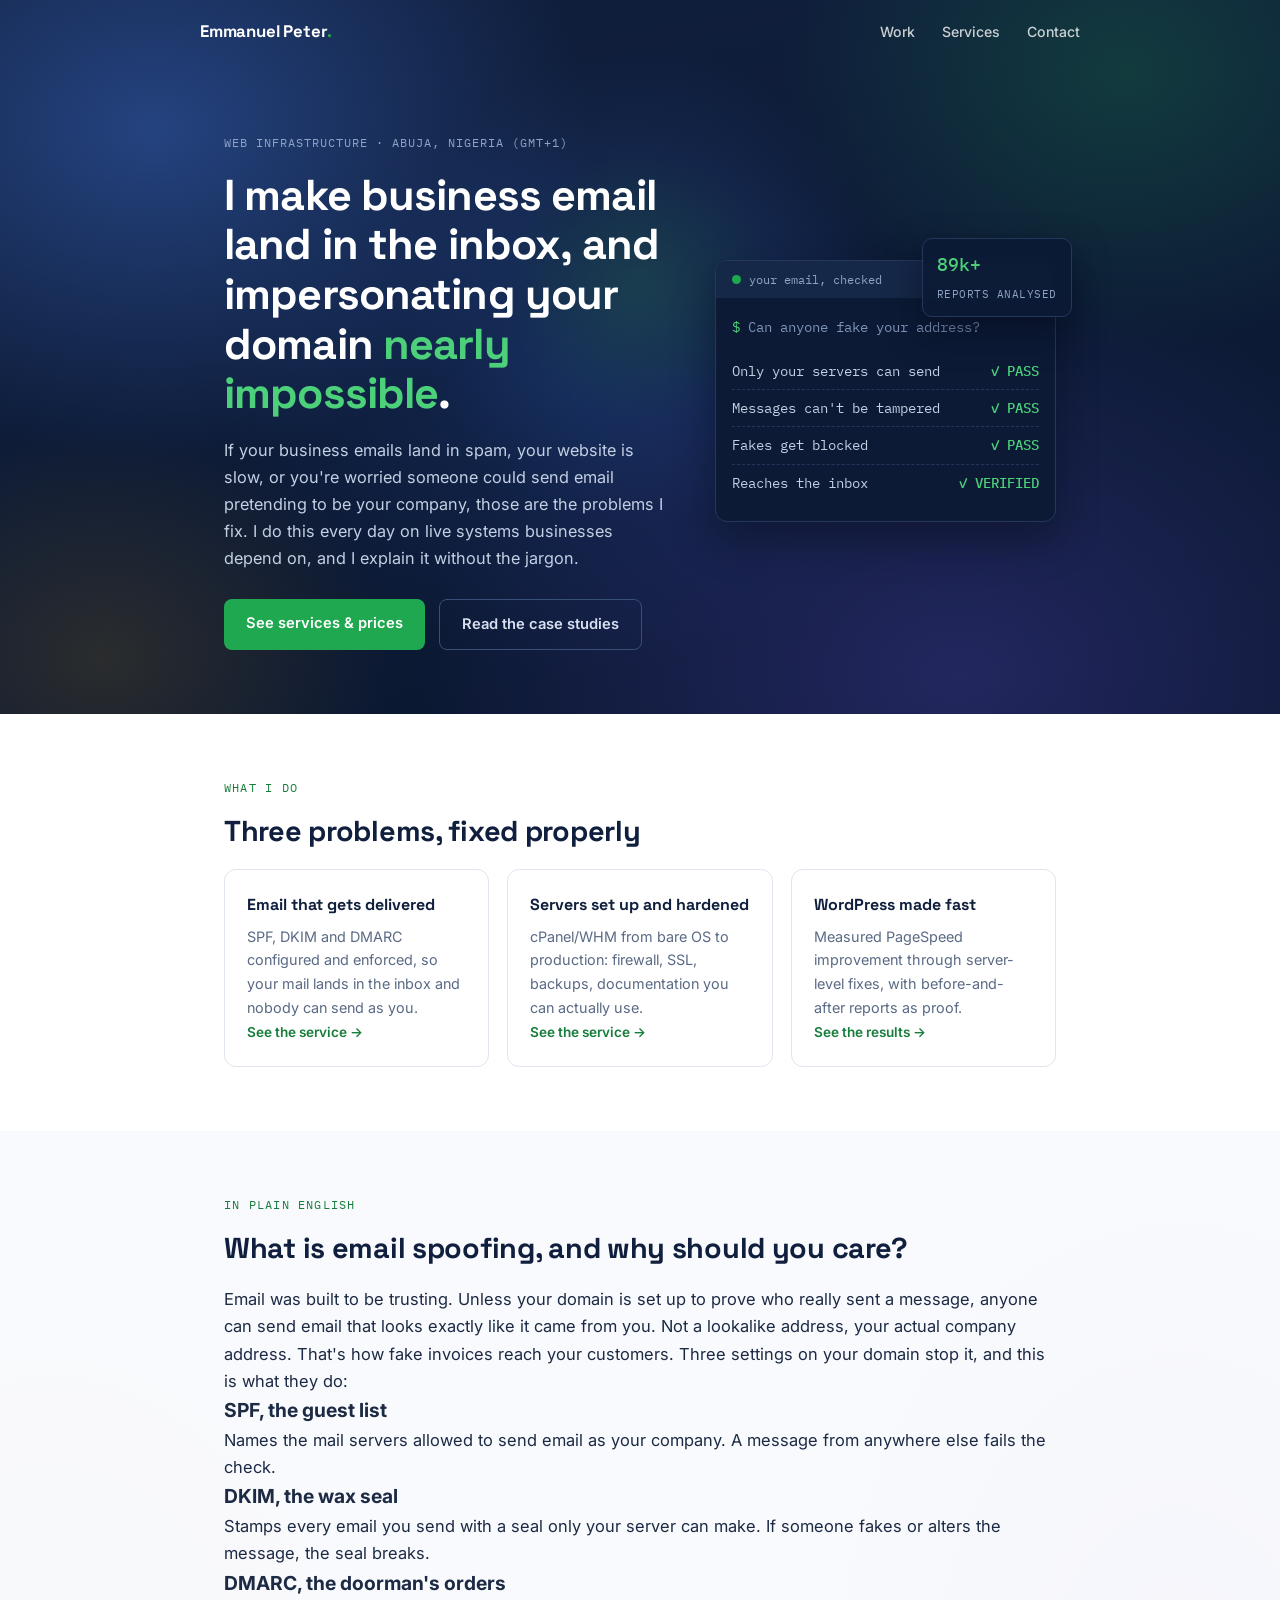
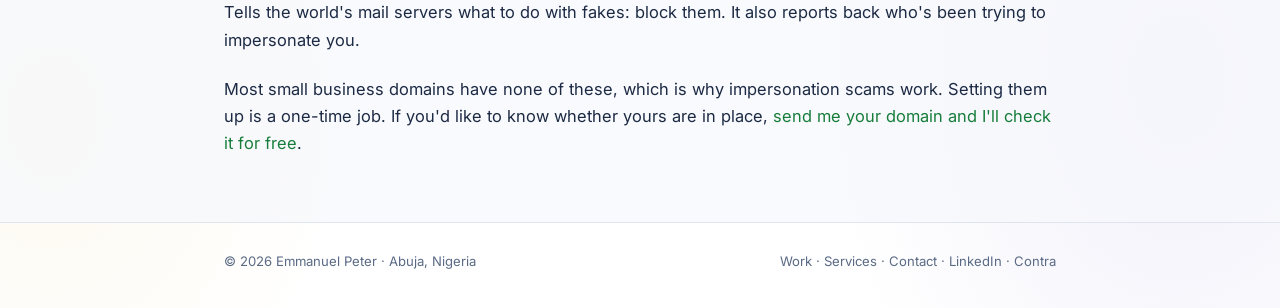
==== commit caa43000: "Update index.html" ====
--- a/index.html
+++ b/index.html
@@ -28,7 +28,7 @@
     <div>
       <div class="kicker">Web infrastructure · Abuja, Nigeria (GMT+1)</div>
       <h1>I make business email land in the inbox, and impersonating your domain <em>nearly impossible</em>.</h1>
-      <p>cPanel/WHM, DNS, email authentication, WordPress performance. This is my daily work on live production infrastructure that businesses and their customers depend on, and I take the same work freelance.</p>
+      <p>If your business emails land in spam, your website is slow, or you're worried someone could send email pretending to be your company, those are the problems I fix. I do this every day on live systems businesses depend on, and I explain it without the jargon.</p>
       <div class="btn-row">
         <a class="btn btn-green" href="services.html">See services &amp; prices</a>
         <a class="btn btn-ghost" href="work.html">Read the case studies</a>
@@ -39,14 +39,14 @@
         <span class="big">89k+</span>
         <span class="small">reports analysed</span>
       </div>
-      <div class="check-card" aria-label="Example email authentication check, all passing">
-        <div class="bar">deliverability check</div>
+      <div class="check-card" aria-label="Example email health check, all passing">
+        <div class="bar">your email, checked</div>
         <div class="body">
-          <div class="cmd">dig TXT yourdomain.com +short</div>
-          <div class="check-row"><span>SPF</span><span class="pass">PASS</span></div>
-          <div class="check-row"><span>DKIM</span><span class="pass">PASS</span></div>
-          <div class="check-row"><span>DMARC</span><span class="pass">PASS</span></div>
-          <div class="check-row"><span>Inbox placement</span><span class="pass">VERIFIED</span></div>
+          <div class="cmd">Can anyone fake your address?</div>
+          <div class="check-row"><span>Only your servers can send</span><span class="pass">PASS</span></div>
+          <div class="check-row"><span>Messages can't be tampered</span><span class="pass">PASS</span></div>
+          <div class="check-row"><span>Fakes get blocked</span><span class="pass">PASS</span></div>
+          <div class="check-row"><span>Reaches the inbox</span><span class="pass">VERIFIED</span></div>
         </div>
       </div>
     </div>
@@ -76,6 +76,29 @@
   </div>
 </section>
 
+<section class="alt">
+  <div class="wrap">
+    <div class="sec-label">In plain English</div>
+    <h2>What is email spoofing, and why should you care?</h2>
+    <p class="lead-p">Email was built to be trusting. Unless your domain is set up to prove who really sent a message, anyone can send email that looks exactly like it came from you. Not a lookalike address, your actual company address. That's how fake invoices reach your customers. Three settings on your domain stop it, and this is what they do:</p>
+    <div class="plain-grid">
+      <div class="plain">
+        <h3>SPF, the guest list</h3>
+        <p>Names the mail servers allowed to send email as your company. A message from anywhere else fails the check.</p>
+      </div>
+      <div class="plain">
+        <h3>DKIM, the wax seal</h3>
+        <p>Stamps every email you send with a seal only your server can make. If someone fakes or alters the message, the seal breaks.</p>
+      </div>
+      <div class="plain">
+        <h3>DMARC, the doorman's orders</h3>
+        <p>Tells the world's mail servers what to do with fakes: block them. It also reports back who's been trying to impersonate you.</p>
+      </div>
+    </div>
+    <p class="lead-p" style="margin-top:22px;">Most small business domains have none of these, which is why impersonation scams work. Setting them up is a one-time job. If you'd like to know whether yours are in place, <a href="contact.html">send me your domain and I'll check it for free</a>.</p>
+  </div>
+</section>
+
 <footer>
   <div class="wrap foot-inner">
     <div>© <span id="yr">2026</span> Emmanuel Peter · Abuja, Nigeria</div>
--- a/css/style.css
+++ b/css/style.css
@@ -376,3 +376,65 @@
       text-decoration:none;
     }
   }
+
+  /* case study carousel */
+  .carousel{margin-bottom:26px;}
+  .car-track{
+    display:flex;gap:22px;
+    overflow-x:auto;
+    scroll-snap-type:x mandatory;
+    scroll-behavior:smooth;
+    -webkit-overflow-scrolling:touch;
+    scrollbar-width:none;
+    padding-bottom:6px;
+  }
+  .car-track::-webkit-scrollbar{display:none;}
+  .car-track .case{
+    flex:0 0 100%;
+    scroll-snap-align:start;
+    margin-bottom:0;
+  }
+  .car-controls{
+    display:flex;justify-content:space-between;align-items:center;
+    margin-top:20px;
+  }
+  .car-dots{display:flex;gap:10px;}
+  .car-dot{
+    width:11px;height:11px;border-radius:50%;
+    background:rgba(90,106,133,.3);
+    border:none;padding:0;cursor:pointer;
+    transition:background .25s ease, transform .25s ease;
+  }
+  .car-dot.active{background:var(--green-dark);transform:scale(1.25);}
+  .car-arrows{display:flex;gap:12px;}
+  .car-btn{
+    width:46px;height:46px;border-radius:50%;
+    background:var(--card-bg);
+    border:1px solid var(--line);
+    color:var(--heading);
+    font-size:1.1rem;cursor:pointer;
+    box-shadow:0 4px 14px rgba(16,31,61,.08);
+    transition:background .2s ease, color .2s ease, transform .2s ease;
+  }
+  .car-btn:hover{background:var(--green);color:#fff;border-color:var(--green);transform:translateY(-2px);}
+  .car-btn:disabled{opacity:.35;cursor:default;transform:none;}
+  .car-btn:disabled:hover{background:var(--card-bg);color:var(--heading);border-color:var(--line);}
+
+  /* case study cards: dark aurora treatment, scoped to the carousel */
+  .car-track .case{
+    background:
+      radial-gradient(60% 80% at 15% 10%, rgba(58,104,196,.40), transparent 62%),
+      radial-gradient(45% 60% at 90% 20%, rgba(31,168,79,.16), transparent 60%),
+      radial-gradient(55% 70% at 80% 100%, rgba(84,70,190,.24), transparent 65%),
+      linear-gradient(165deg,#101f3d 0%,#0a1730 100%);
+    border:1px solid #26375c;
+    box-shadow:0 18px 44px rgba(4,10,25,.28);
+  }
+  .car-track .case h3{color:#e8eef8;}
+  .car-track .case p{color:#c3cfe2;}
+  .car-track .case .par-label{color:#8fa3c4;}
+  .car-track .case .result{
+    background:rgba(31,168,79,.14);
+    border:1px solid rgba(31,168,79,.35);
+    color:#4cd07a;
+  }
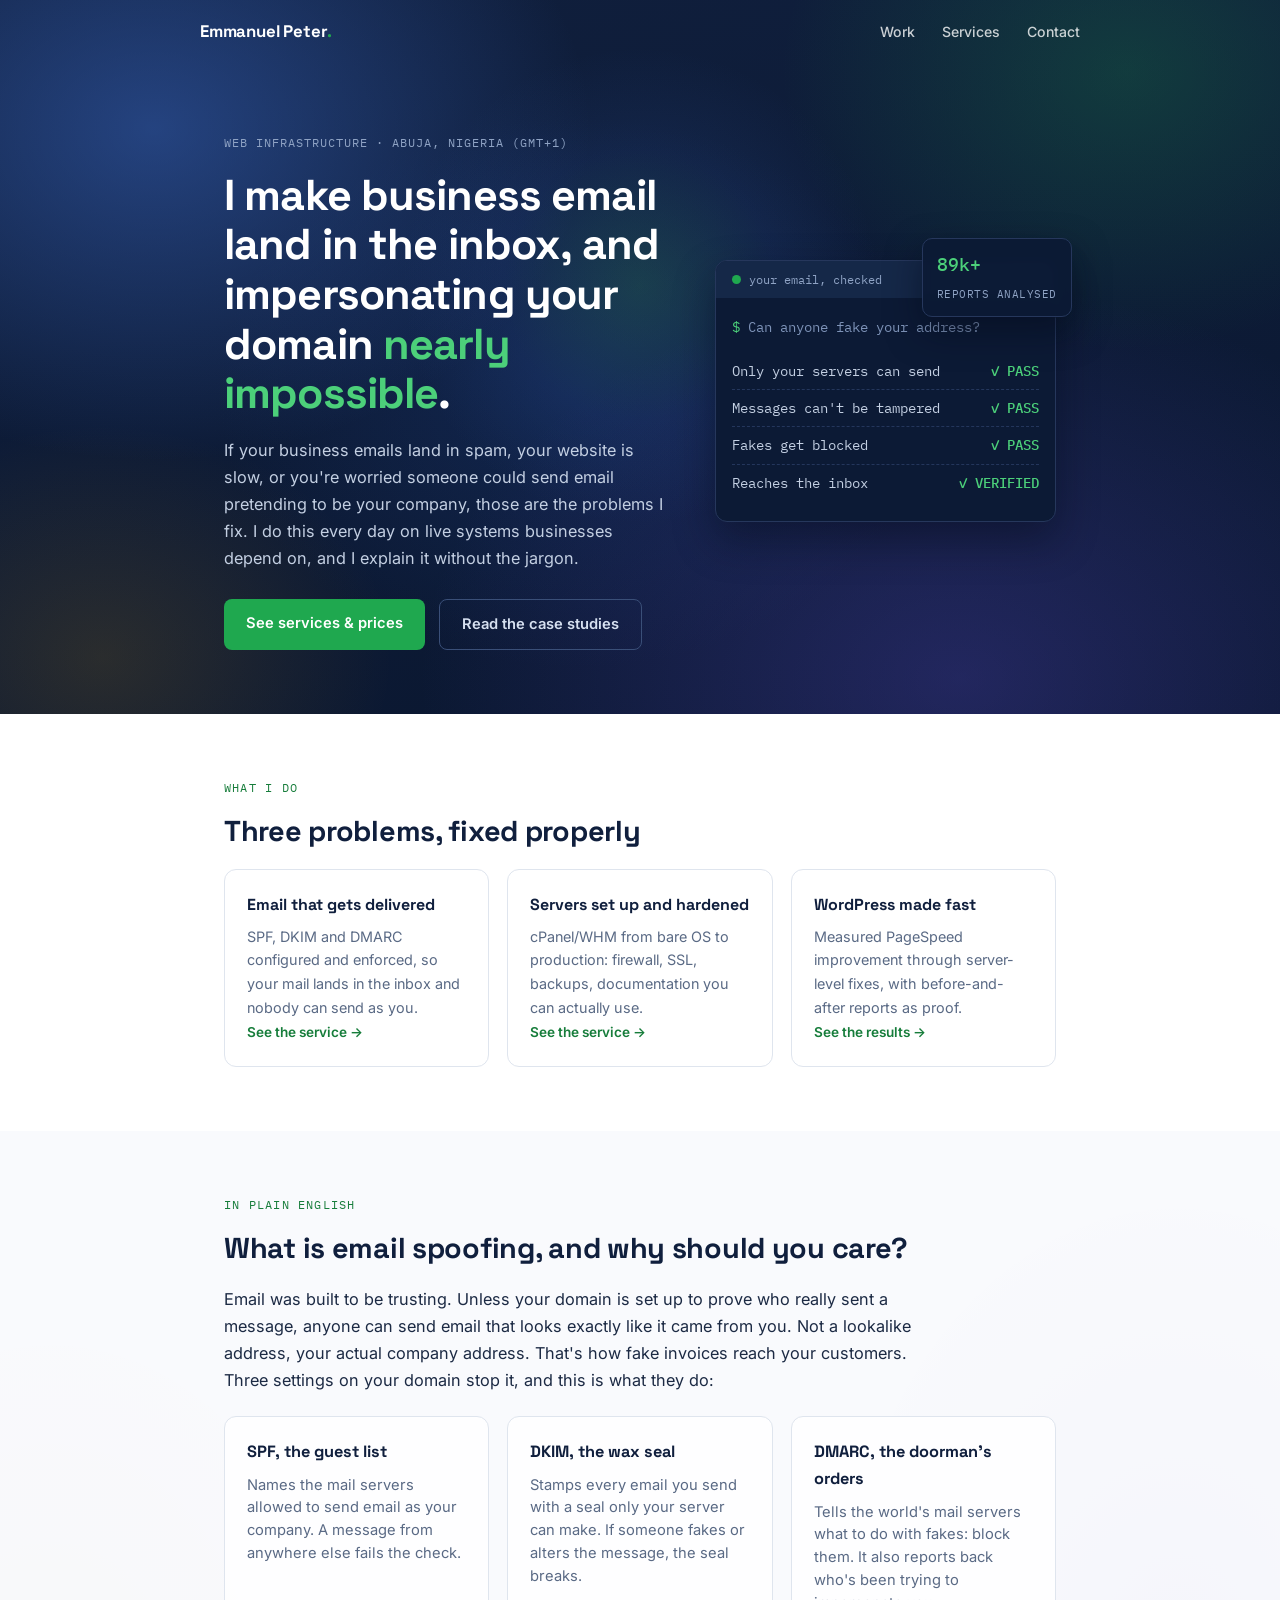
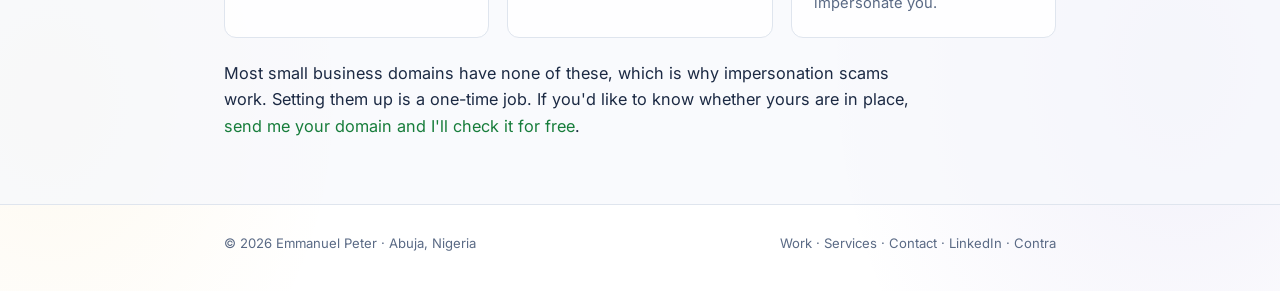
==== commit c6460112: "Add files via upload" ====
--- a/index.html
+++ b/index.html
@@ -109,4 +109,4 @@
 <script src="js/main.js"></script>
 
 </body>
-</html>
+</html>
--- a/css/style.css
+++ b/css/style.css
@@ -438,3 +438,25 @@
     border:1px solid rgba(31,168,79,.35);
     color:#4cd07a;
   }
+
+  /* plain-English explainer */
+  .lead-p{font-size:1.02rem;color:var(--ink);max-width:70ch;line-height:1.65;}
+  .plain-grid{display:grid;grid-template-columns:repeat(3,1fr);gap:18px;margin-top:22px;}
+  .plain{
+    border:1px solid var(--line);border-radius:12px;background:var(--card-bg);
+    padding:22px;
+  }
+  .plain h3{font-family:'Space Grotesk',sans-serif;font-size:1.02rem;color:var(--heading);margin-bottom:8px;}
+  .plain p{font-size:0.92rem;color:var(--muted);line-height:1.55;}
+  @media (max-width:760px){.plain-grid{grid-template-columns:1fr;}}
+
+  /* plain-language line inside case studies */
+  .plain-line{
+    font-size:0.94rem;
+    line-height:1.55;
+    color:#c9d4e6;
+    border-left:3px solid var(--green);
+    padding:8px 0 8px 14px;
+    margin:14px 0 16px;
+    font-style:italic;
+  }
